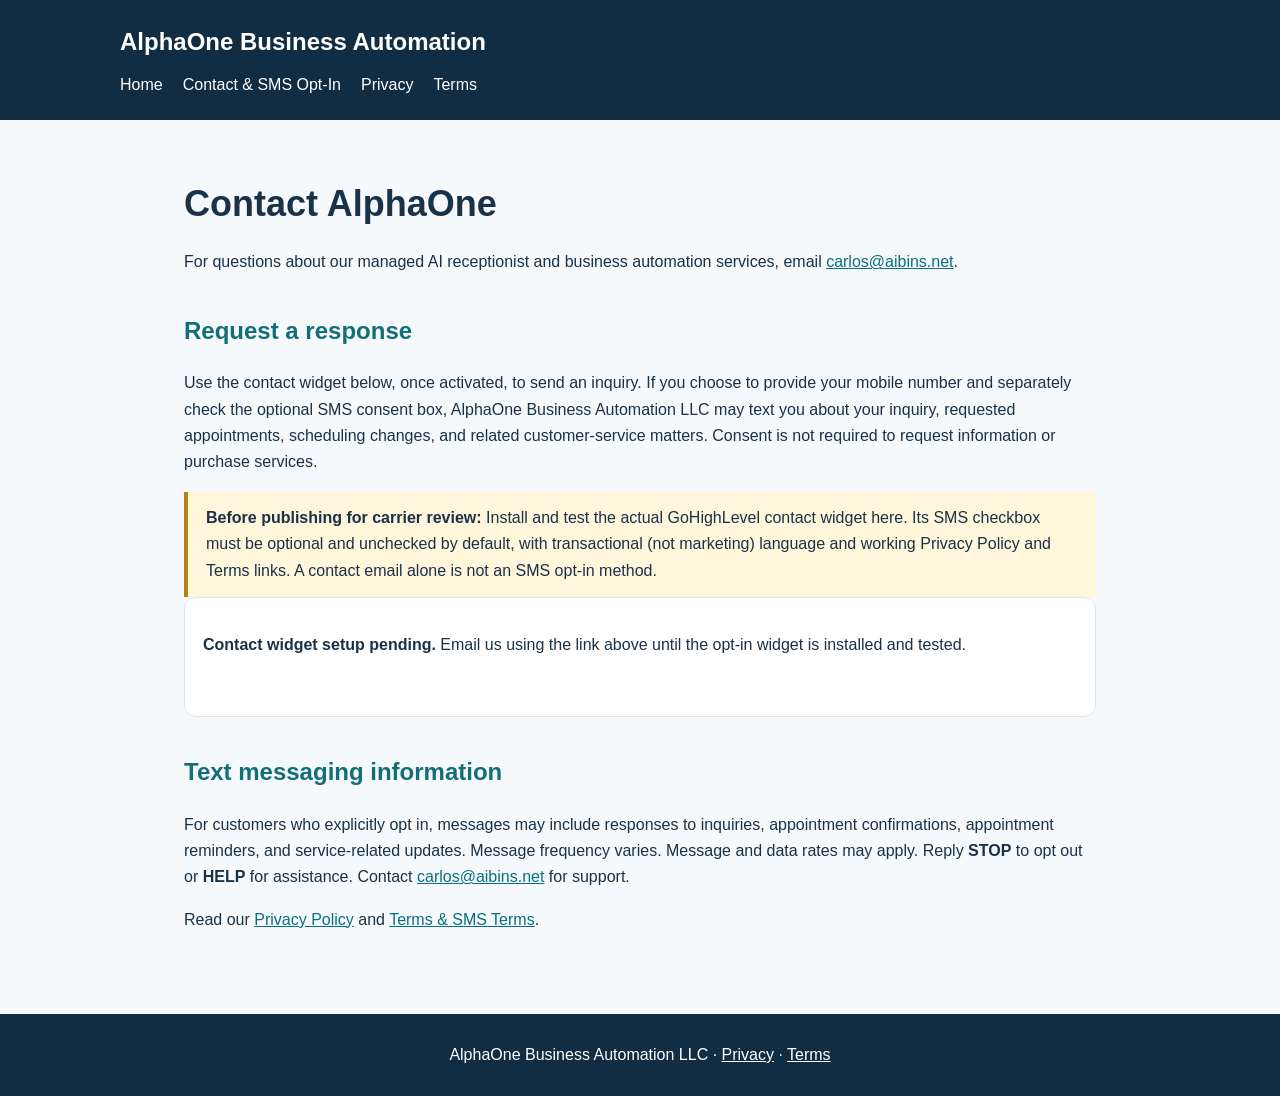
==== contact.html @ c7ed6ccb "Add files via upload" ====
<!doctype html><html lang="en"><head><meta charset="utf-8"><meta name="viewport" content="width=device-width, initial-scale=1"><title>Contact & SMS Opt-In | AlphaOne</title><link rel="stylesheet" href="style.css"></head><body><header><strong>AlphaOne Business Automation</strong><nav><a href="index.html">Home</a><a href="contact.html">Contact & SMS Opt-In</a><a href="privacy.html">Privacy</a><a href="terms.html">Terms</a></nav></header><main><h1>Contact AlphaOne</h1><p>For questions about our managed AI receptionist and business automation services, email <a href="mailto:carlos@aibins.net">carlos@aibins.net</a>.</p><h2>Request a response</h2><p>Use the contact widget below, once activated, to send an inquiry. If you choose to provide your mobile number and separately check the optional SMS consent box, AlphaOne Business Automation LLC may text you about your inquiry, requested appointments, scheduling changes, and related customer-service matters. Consent is not required to request information or purchase services.</p><div class="notice"><b>Before publishing for carrier review:</b> Install and test the actual GoHighLevel contact widget here. Its SMS checkbox must be optional and unchecked by default, with transactional (not marketing) language and working Privacy Policy and Terms links. A contact email alone is not an SMS opt-in method.</div><div id="alphaone-contact-widget" style="min-height:120px;padding:18px;background:#fff;border:1px solid #dce5eb;border-radius:12px"><p><b>Contact widget setup pending.</b> Email us using the link above until the opt-in widget is installed and tested.</p></div><h2>Text messaging information</h2><p>For customers who explicitly opt in, messages may include responses to inquiries, appointment confirmations, appointment reminders, and service-related updates. Message frequency varies. Message and data rates may apply. Reply <b>STOP</b> to opt out or <b>HELP</b> for assistance. Contact <a href="mailto:carlos@aibins.net">carlos@aibins.net</a> for support.</p><p>Read our <a href="privacy.html">Privacy Policy</a> and <a href="terms.html">Terms & SMS Terms</a>.</p></main><footer>AlphaOne Business Automation LLC · <a href="privacy.html">Privacy</a> · <a href="terms.html">Terms</a></footer></body></html>
---- style.css ----
:root{font-family:Arial,Helvetica,sans-serif;color:#193248;background:#f6f9fb}*{box-sizing:border-box}body{margin:0;line-height:1.65}header{background:#102d43;color:white;padding:22px max(5%,calc((100% - 1040px)/2))}header a{color:white;text-decoration:none;margin-right:20px}header strong{display:block;font-size:24px}nav{margin-top:10px}main{max-width:1040px;margin:auto;padding:38px 5% 65px}h1{font-size:36px;line-height:1.2}h2{margin-top:35px;color:#126f79}.hero{background:#e3f2f3;border-radius:18px;padding:30px}.btn{display:inline-block;background:#137f88;color:white;padding:12px 19px;border-radius:7px;text-decoration:none}.cards{display:grid;grid-template-columns:repeat(auto-fit,minmax(220px,1fr));gap:18px;margin-top:22px}.card{background:white;border:1px solid #dce5eb;border-radius:12px;padding:20px}footer{background:#102d43;color:white;padding:28px 5%;text-align:center}footer a{color:white}a{color:#086f80}.notice{background:#fff6dc;border-left:4px solid #b78215;padding:13px 18px}li{margin-bottom:9px}
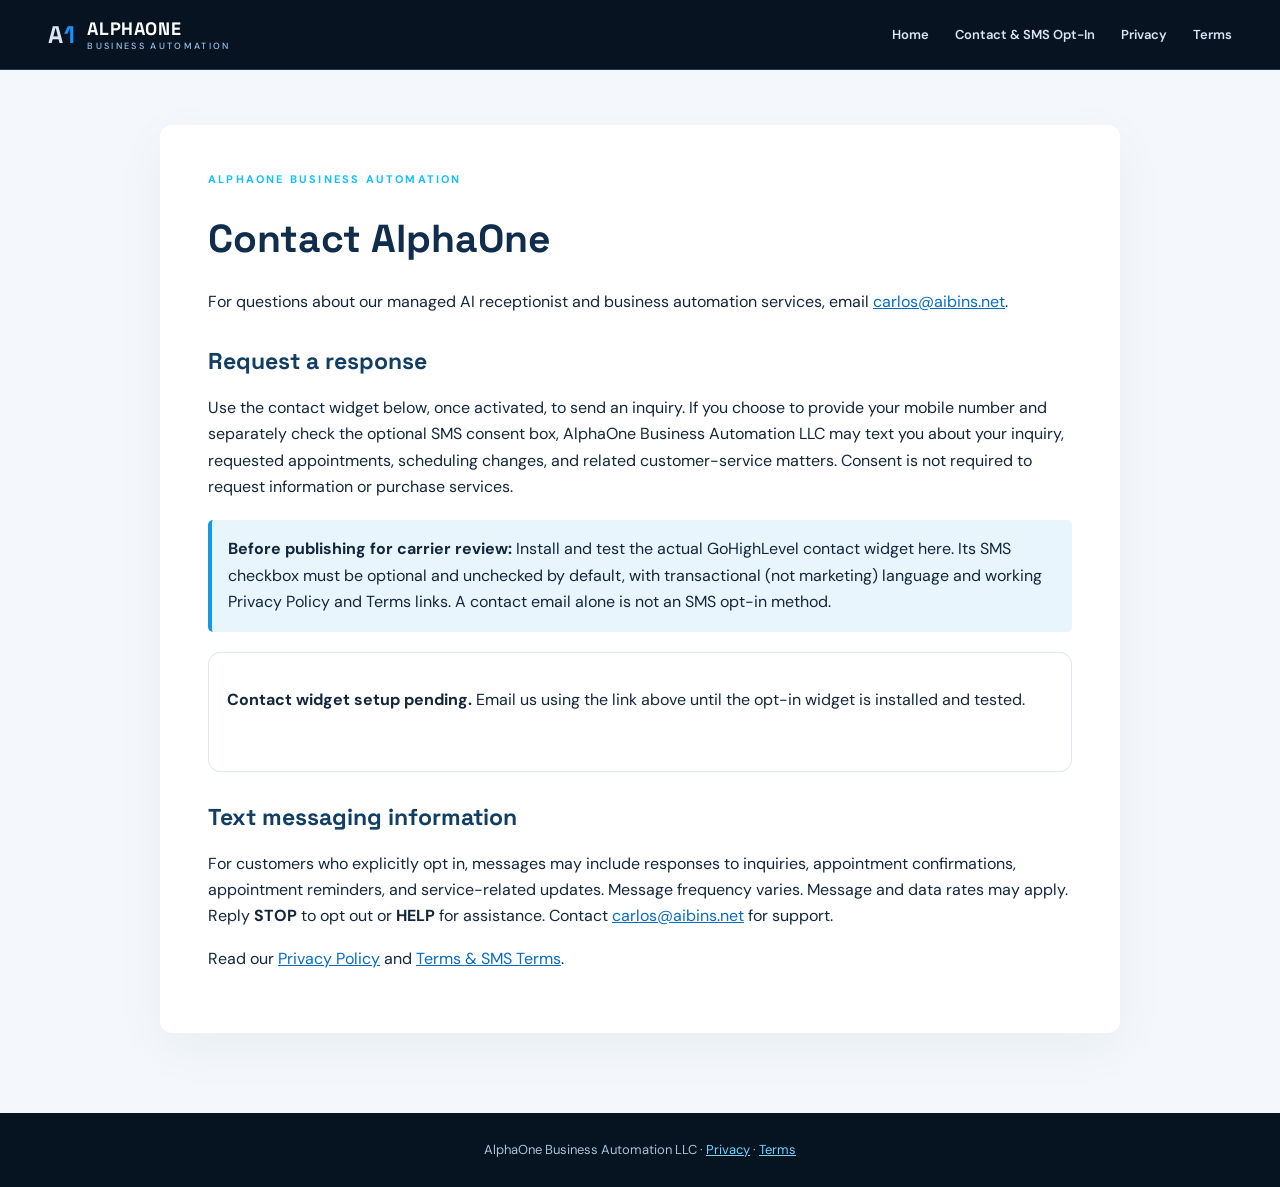
==== commit 48b1c1d4: "Add files via upload" ====
--- a/contact.html
+++ b/contact.html
@@ -1 +1 @@
-<!doctype html><html lang="en"><head><meta charset="utf-8"><meta name="viewport" content="width=device-width, initial-scale=1"><title>Contact & SMS Opt-In | AlphaOne</title><link rel="stylesheet" href="style.css"></head><body><header><strong>AlphaOne Business Automation</strong><nav><a href="index.html">Home</a><a href="contact.html">Contact & SMS Opt-In</a><a href="privacy.html">Privacy</a><a href="terms.html">Terms</a></nav></header><main><h1>Contact AlphaOne</h1><p>For questions about our managed AI receptionist and business automation services, email <a href="mailto:carlos@aibins.net">carlos@aibins.net</a>.</p><h2>Request a response</h2><p>Use the contact widget below, once activated, to send an inquiry. If you choose to provide your mobile number and separately check the optional SMS consent box, AlphaOne Business Automation LLC may text you about your inquiry, requested appointments, scheduling changes, and related customer-service matters. Consent is not required to request information or purchase services.</p><div class="notice"><b>Before publishing for carrier review:</b> Install and test the actual GoHighLevel contact widget here. Its SMS checkbox must be optional and unchecked by default, with transactional (not marketing) language and working Privacy Policy and Terms links. A contact email alone is not an SMS opt-in method.</div><div id="alphaone-contact-widget" style="min-height:120px;padding:18px;background:#fff;border:1px solid #dce5eb;border-radius:12px"><p><b>Contact widget setup pending.</b> Email us using the link above until the opt-in widget is installed and tested.</p></div><h2>Text messaging information</h2><p>For customers who explicitly opt in, messages may include responses to inquiries, appointment confirmations, appointment reminders, and service-related updates. Message frequency varies. Message and data rates may apply. Reply <b>STOP</b> to opt out or <b>HELP</b> for assistance. Contact <a href="mailto:carlos@aibins.net">carlos@aibins.net</a> for support.</p><p>Read our <a href="privacy.html">Privacy Policy</a> and <a href="terms.html">Terms & SMS Terms</a>.</p></main><footer>AlphaOne Business Automation LLC · <a href="privacy.html">Privacy</a> · <a href="terms.html">Terms</a></footer></body></html>
+<!doctype html><html lang="en"><head><meta charset="utf-8"><meta name="viewport" content="width=device-width, initial-scale=1"><title>Contact & SMS Opt-In | AlphaOne</title><link rel="stylesheet" href="style.css"></head><body><header class="site-header"><div class="header-inner"><a class="brand" href="index.html"><span class="brand-mark">A<span>1</span></span><span>ALPHAONE <small>BUSINESS AUTOMATION</small></span></a><nav aria-label="Main navigation"><a href="index.html">Home</a><a href="contact.html">Contact &amp; SMS Opt-In</a><a href="privacy.html">Privacy</a><a href="terms.html">Terms</a></nav></div></header><main class="inner-page"><div class="inner-eyebrow">ALPHAONE BUSINESS AUTOMATION</div><h1>Contact AlphaOne</h1><p>For questions about our managed AI receptionist and business automation services, email <a href="mailto:carlos@aibins.net">carlos@aibins.net</a>.</p><h2>Request a response</h2><p>Use the contact widget below, once activated, to send an inquiry. If you choose to provide your mobile number and separately check the optional SMS consent box, AlphaOne Business Automation LLC may text you about your inquiry, requested appointments, scheduling changes, and related customer-service matters. Consent is not required to request information or purchase services.</p><div class="notice"><b>Before publishing for carrier review:</b> Install and test the actual GoHighLevel contact widget here. Its SMS checkbox must be optional and unchecked by default, with transactional (not marketing) language and working Privacy Policy and Terms links. A contact email alone is not an SMS opt-in method.</div><div id="alphaone-contact-widget" style="min-height:120px;padding:18px;background:#fff;border:1px solid #dce5eb;border-radius:12px"><p><b>Contact widget setup pending.</b> Email us using the link above until the opt-in widget is installed and tested.</p></div><h2>Text messaging information</h2><p>For customers who explicitly opt in, messages may include responses to inquiries, appointment confirmations, appointment reminders, and service-related updates. Message frequency varies. Message and data rates may apply. Reply <b>STOP</b> to opt out or <b>HELP</b> for assistance. Contact <a href="mailto:carlos@aibins.net">carlos@aibins.net</a> for support.</p><p>Read our <a href="privacy.html">Privacy Policy</a> and <a href="terms.html">Terms & SMS Terms</a>.</p></main><footer>AlphaOne Business Automation LLC · <a href="privacy.html">Privacy</a> · <a href="terms.html">Terms</a></footer></body></html>
--- a/style.css
+++ b/style.css
@@ -1 +1,2 @@
-:root{font-family:Arial,Helvetica,sans-serif;color:#193248;background:#f6f9fb}*{box-sizing:border-box}body{margin:0;line-height:1.65}header{background:#102d43;color:white;padding:22px max(5%,calc((100% - 1040px)/2))}header a{color:white;text-decoration:none;margin-right:20px}header strong{display:block;font-size:24px}nav{margin-top:10px}main{max-width:1040px;margin:auto;padding:38px 5% 65px}h1{font-size:36px;line-height:1.2}h2{margin-top:35px;color:#126f79}.hero{background:#e3f2f3;border-radius:18px;padding:30px}.btn{display:inline-block;background:#137f88;color:white;padding:12px 19px;border-radius:7px;text-decoration:none}.cards{display:grid;grid-template-columns:repeat(auto-fit,minmax(220px,1fr));gap:18px;margin-top:22px}.card{background:white;border:1px solid #dce5eb;border-radius:12px;padding:20px}footer{background:#102d43;color:white;padding:28px 5%;text-align:center}footer a{color:white}a{color:#086f80}.notice{background:#fff6dc;border-left:4px solid #b78215;padding:13px 18px}li{margin-bottom:9px}
+@import url('https://fonts.googleapis.com/css2?family=DM+Sans:wght@400;500;600;700&family=Space+Grotesk:wght@400;500;600;700&display=swap');
+:root{--navy:#061323;--navy2:#0b2138;--blue:#087cff;--cyan:#19d6fa;--ink:#14263b;--muted:#597083}*{box-sizing:border-box}html{scroll-behavior:smooth}body{margin:0;font:16px/1.65 'DM Sans',Arial,sans-serif;color:var(--ink);background:#f4f8fc}a{color:#066bc6}.site-header{background:#071321;color:#fff;border-bottom:1px solid #203e5a;position:relative;z-index:4}.header-inner{max-width:1240px;margin:auto;padding:17px 28px;display:flex;align-items:center;justify-content:space-between;gap:25px}.brand{display:flex;align-items:center;gap:12px;text-decoration:none;color:#fff;font:700 18px 'Space Grotesk',sans-serif;letter-spacing:.035em;white-space:nowrap}.brand small{display:block;font:500 9px 'DM Sans',sans-serif;letter-spacing:.26em;color:#9ac5ed}.brand-mark{font:700 24px 'Space Grotesk',sans-serif;color:#dce5f4}.brand-mark span{color:#1195ff}.site-header nav{display:flex;flex-wrap:wrap;gap:26px}.site-header nav a{color:#d7e7f7;text-decoration:none;font-size:13px;font-weight:600}.site-header nav a:hover{color:#30c7ff}.hero-wrap{background:radial-gradient(ellipse at 80% 35%,#103c69 0%,transparent 47%),linear-gradient(130deg,#071321 0%,#0b2341 75%,#071321 100%);position:relative;overflow:hidden;color:#fff;min-height:660px}.hero-wrap:before{content:'';position:absolute;inset:0;background-image:linear-gradient(#45aaff11 1px,transparent 1px),linear-gradient(90deg,#45aaff11 1px,transparent 1px);background-size:55px 55px;mask-image:linear-gradient(90deg,transparent 15%,black 100%)}.hero-wrap:after{content:'';position:absolute;right:-130px;top:50px;width:650px;height:650px;border:1px solid #2c99ee55;border-radius:50%;box-shadow:0 0 0 85px #2192ee08,0 0 0 170px #2192ee07;pointer-events:none}.hero-content{position:relative;z-index:2;max-width:1240px;margin:auto;padding:55px 28px 60px}.eyebrow,.kicker,.inner-eyebrow{font-size:11px;letter-spacing:.2em;font-weight:700;color:#14bfff}.pulse{display:inline-block;width:7px;height:7px;background:#2ce5df;border-radius:50%;box-shadow:0 0 13px #2ce5df;margin-right:8px}.hero-logo{display:block;width:min(420px,80%);height:auto;margin:14px 0 4px;filter:drop-shadow(0 5px 17px #1597fa33)}.hero-content h1{font:700 clamp(36px,4.5vw,62px)/1.12 'Space Grotesk',sans-serif;letter-spacing:-.045em;margin:0 0 22px;max-width:790px}.hero-content h1 em{font-style:normal;color:#49b9ff}.hero-content>p{max-width:625px;color:#bbd0e5;font-size:17px;line-height:1.75}.hero-actions{display:flex;gap:26px;align-items:center;flex-wrap:wrap;margin:29px 0 48px}.btn{display:inline-block;background:linear-gradient(115deg,#087cf5,#0ab5ed);color:#fff;text-decoration:none;padding:13px 23px;border-radius:7px;font-weight:700;box-shadow:0 9px 30px #037af744}.btn:hover{filter:brightness(1.15)}.text-link{color:#bfe6ff;text-decoration:none;font-weight:600;font-size:14px}.hero-proof{display:flex;gap:24px;flex-wrap:wrap;color:#a9c5dd;font-size:10px;font-weight:700;letter-spacing:.1em}.hero-proof span{border-left:2px solid #1a8fe7;padding-left:11px}.orb{position:absolute;border:1px solid #24adff55;border-radius:50%;pointer-events:none}.orb-one{width:120px;height:120px;right:22%;top:20%;box-shadow:0 0 65px #058bfa22}.orb-two{width:30px;height:30px;right:12%;bottom:22%;background:#12a7ef44;box-shadow:0 0 45px #11a9ff}.content-section{max-width:1240px;margin:auto;padding:80px 28px 95px}.section-heading{max-width:690px;margin-bottom:34px}.section-heading h2,.industry-section h2,.cta-section h2{font:700 clamp(29px,3.3vw,44px)/1.17 'Space Grotesk',sans-serif;letter-spacing:-.04em;margin:12px 0}.section-heading p,.industry-section p{color:#526d83}.cards{display:grid;grid-template-columns:repeat(3,1fr);gap:20px}.card{background:#fff;border:1px solid #dbe7f2;border-radius:12px;padding:29px;box-shadow:0 14px 40px #0c386a0b;min-height:285px;display:flex;flex-direction:column}.card-icon{font-size:32px;color:#078ef2;line-height:1.1}.card h3,.industry-card h3{font:700 21px 'Space Grotesk',sans-serif;margin:23px 0 7px}.card p{color:#5b7081;margin:0}.card-number{margin-top:auto;padding-top:20px;font-size:10px;color:#0c80c8;letter-spacing:.16em;font-weight:700}.industry-section{background:#e9f1f8;padding:80px max(28px,calc((100vw - 1184px)/2));display:grid;grid-template-columns:.9fr 1.1fr;gap:55px}.industry-grid{display:grid;gap:18px}.industry-card{background:#fff;border:1px solid #d5e5f2;border-left:4px solid #168fe8;padding:22px 25px;border-radius:7px}.industry-card h3{margin:7px 0}.industry-icon{font-size:26px;color:#087cf5}.cta-section{text-align:center;background:linear-gradient(125deg,#07182b,#0a3457);color:#fff;padding:72px 20px}.cta-section p{color:#c3d8e9}.cta-section .btn{margin-top:12px}.fine-print{text-align:center;font-size:11px;color:#687d8c;margin:15px}footer{background:#061321;color:#aac2d9;padding:26px 20px;text-align:center;font-size:13px}footer a{color:#6dd5ff}.inner-page{max-width:960px;margin:55px auto 80px;background:#fff;padding:45px 48px;border-radius:12px;box-shadow:0 15px 50px #0a2d510d}.inner-page h1{font:700 39px 'Space Grotesk',sans-serif;color:#102d4b}.inner-page h2{font:700 23px 'Space Grotesk',sans-serif;color:#123e63;margin-top:30px}.inner-page .notice{padding:16px;background:#e8f5fc;border-left:4px solid #1599e5;border-radius:5px;margin:20px 0}.inner-page a{overflow-wrap:anywhere}@media(max-width:800px){.header-inner{align-items:flex-start;flex-direction:column}.site-header nav{gap:14px}.hero-wrap{min-height:auto}.hero-content{padding-top:45px}.hero-logo{width:min(330px,90%)}.cards{grid-template-columns:1fr}.industry-section{grid-template-columns:1fr;gap:20px}.inner-page{margin:20px 12px;padding:25px 19px}.hero-wrap:after{opacity:.3}}
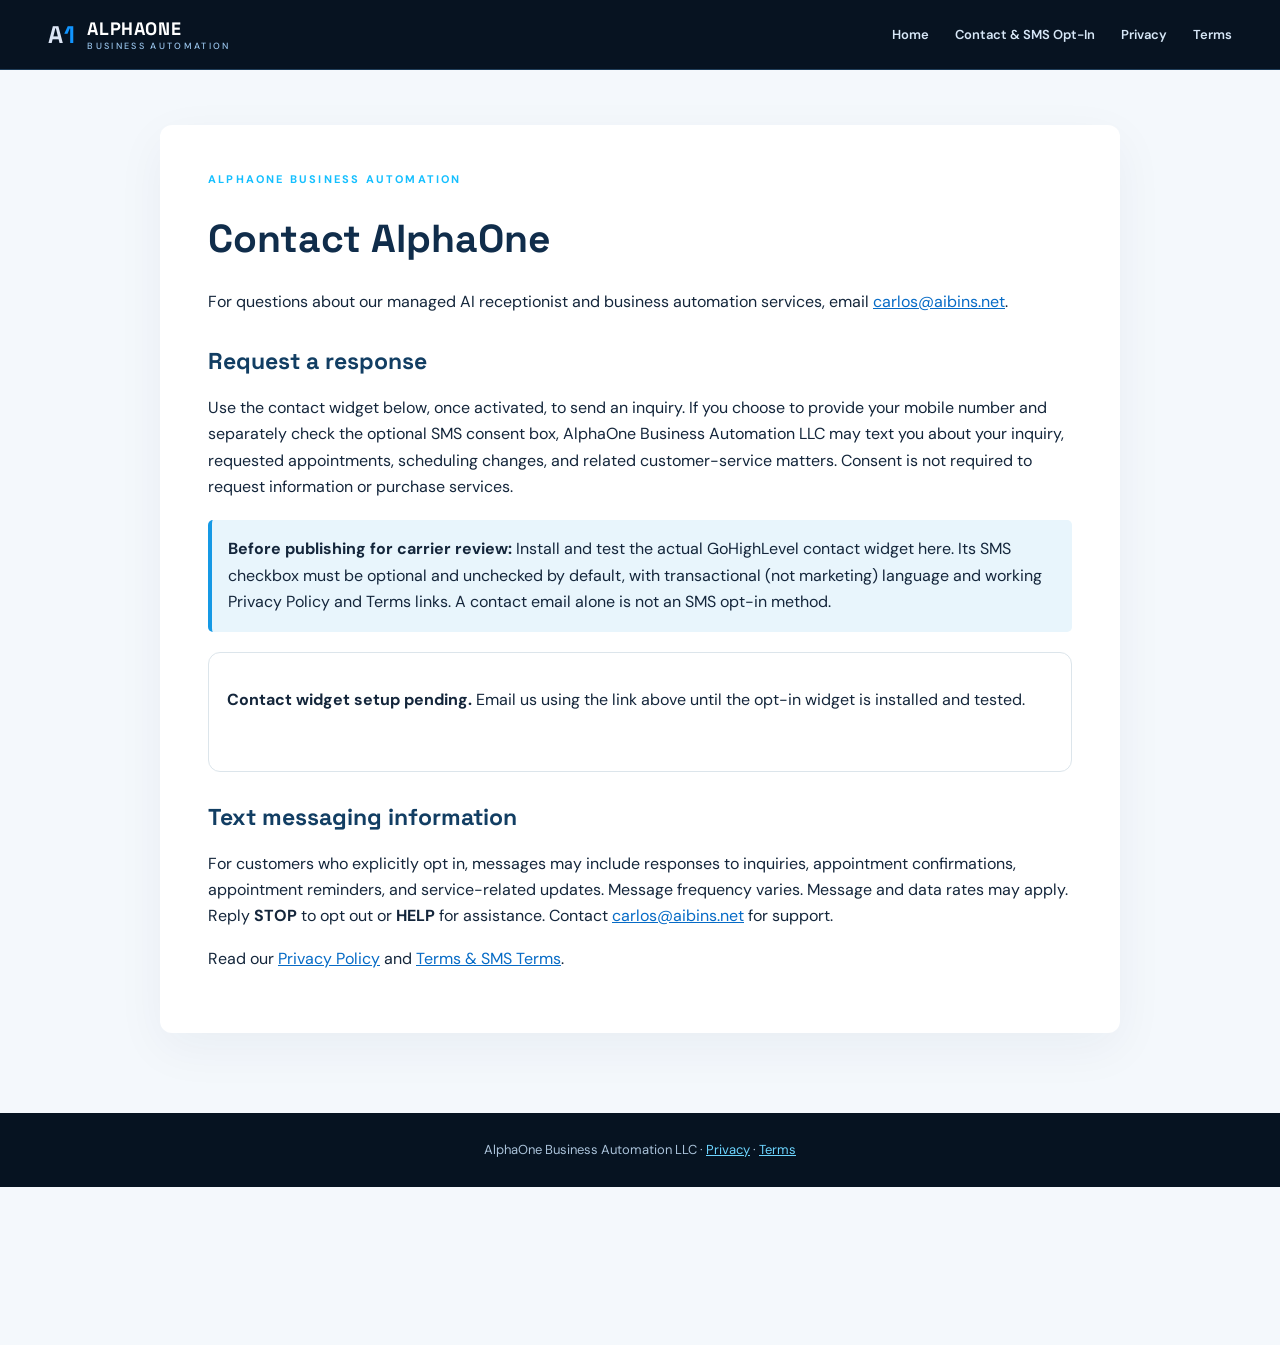
==== commit 9c625b81: "Update contact.html" ====
--- a/contact.html
+++ b/contact.html
@@ -1 +1,26 @@
-<!doctype html><html lang="en"><head><meta charset="utf-8"><meta name="viewport" content="width=device-width, initial-scale=1"><title>Contact & SMS Opt-In | AlphaOne</title><link rel="stylesheet" href="style.css"></head><body><header class="site-header"><div class="header-inner"><a class="brand" href="index.html"><span class="brand-mark">A<span>1</span></span><span>ALPHAONE <small>BUSINESS AUTOMATION</small></span></a><nav aria-label="Main navigation"><a href="index.html">Home</a><a href="contact.html">Contact &amp; SMS Opt-In</a><a href="privacy.html">Privacy</a><a href="terms.html">Terms</a></nav></div></header><main class="inner-page"><div class="inner-eyebrow">ALPHAONE BUSINESS AUTOMATION</div><h1>Contact AlphaOne</h1><p>For questions about our managed AI receptionist and business automation services, email <a href="mailto:carlos@aibins.net">carlos@aibins.net</a>.</p><h2>Request a response</h2><p>Use the contact widget below, once activated, to send an inquiry. If you choose to provide your mobile number and separately check the optional SMS consent box, AlphaOne Business Automation LLC may text you about your inquiry, requested appointments, scheduling changes, and related customer-service matters. Consent is not required to request information or purchase services.</p><div class="notice"><b>Before publishing for carrier review:</b> Install and test the actual GoHighLevel contact widget here. Its SMS checkbox must be optional and unchecked by default, with transactional (not marketing) language and working Privacy Policy and Terms links. A contact email alone is not an SMS opt-in method.</div><div id="alphaone-contact-widget" style="min-height:120px;padding:18px;background:#fff;border:1px solid #dce5eb;border-radius:12px"><p><b>Contact widget setup pending.</b> Email us using the link above until the opt-in widget is installed and tested.</p></div><h2>Text messaging information</h2><p>For customers who explicitly opt in, messages may include responses to inquiries, appointment confirmations, appointment reminders, and service-related updates. Message frequency varies. Message and data rates may apply. Reply <b>STOP</b> to opt out or <b>HELP</b> for assistance. Contact <a href="mailto:carlos@aibins.net">carlos@aibins.net</a> for support.</p><p>Read our <a href="privacy.html">Privacy Policy</a> and <a href="terms.html">Terms & SMS Terms</a>.</p></main><footer>AlphaOne Business Automation LLC · <a href="privacy.html">Privacy</a> · <a href="terms.html">Terms</a></footer></body></html>
+<!doctype html><html lang="en"><head><meta charset="utf-8"><meta name="viewport" content="width=device-width, initial-scale=1"><title>Contact & SMS Opt-In | AlphaOne</title><link rel="stylesheet" href="style.css"></head><body><header class="site-header"><div class="header-inner"><a class="brand" href="index.html"><span class="brand-mark">A<span>1</span></span><span>ALPHAONE <small>BUSINESS AUTOMATION</small></span></a><nav aria-label="Main navigation"><a href="index.html">Home</a><a href="contact.html">Contact &amp; SMS Opt-In</a><a href="privacy.html">Privacy</a><a href="terms.html">Terms</a></nav></div></header><main class="inner-page"><div class="inner-eyebrow">ALPHAONE BUSINESS AUTOMATION</div><h1>Contact AlphaOne</h1><p>For questions about our managed AI receptionist and business automation services, email <a href="mailto:carlos@aibins.net">carlos@aibins.net</a>.</p><h2>Request a response</h2><p>Use the contact widget below, once activated, to send an inquiry. If you choose to provide your mobile number and separately check the optional SMS consent box, AlphaOne Business Automation LLC may text you about your inquiry, requested appointments, scheduling changes, and related customer-service matters. Consent is not required to request information or purchase services.</p><div class="notice"><b>Before publishing for carrier review:</b> Install and test the actual GoHighLevel contact widget here. Its SMS checkbox must be optional and unchecked by default, with transactional (not marketing) language and working Privacy Policy and Terms links. A contact email alone is not an SMS opt-in method.</div><div id="alphaone-contact-widget" style="min-height:120px;padding:18px;background:#fff;border:1px solid #dce5eb;border-radius:12px"><p><b>Contact widget setup pending.</b> Email us using the link above until the opt-in widget is installed and tested.</p></div><h2>Text messaging information</h2><p>For customers who explicitly opt in, messages may include responses to inquiries, appointment confirmations, appointment reminders, and service-related updates. Message frequency varies. Message and data rates may apply. Reply <b>STOP</b> to opt out or <b>HELP</b> for assistance. Contact <a href="mailto:carlos@aibins.net">carlos@aibins.net</a> for support.</p><p>Read our <a href="privacy.html">Privacy Policy</a> and <a href="terms.html">Terms & SMS Terms</a>.</p></main><footer>AlphaOne Business Automation LLC · <a href="privacy.html">Privacy</a> · <a href="terms.html">Terms</a></footer>
+<script src="https://widgets.leadconnectorhq.com/loader.js" data-resources-url="https://widgets.leadconnectorhq.com/chat-widget/loader.js" data-widget-id="6ac1248164e7d1b8b090e606" data-source="WEB_USER"></script>
+<iframe
+    src="https://api.leadconnectorhq.com/widget/form/3IHRbKxtsZUbZVjS4kMZ"
+    style="width:100%;height:100%;border:none;border-radius:8px"
+    id="inline-3IHRbKxtsZUbZVjS4kMZ" 
+    data-layout="{'id':'INLINE'}"
+    data-trigger-type="alwaysShow"
+    data-trigger-value=""
+    data-activation-type="alwaysActivated"
+    data-activation-value=""
+    data-deactivation-type="neverDeactivate"
+    data-deactivation-value=""
+    data-form-name="AlphaOne – Contact & SMS Opt-In"
+    data-height="876"
+    data-layout-iframe-id="inline-3IHRbKxtsZUbZVjS4kMZ"
+    data-form-id="3IHRbKxtsZUbZVjS4kMZ"
+    data-cookie-consent="true"
+    data-cookie-consent-provider="auto"
+    title="AlphaOne – Contact & SMS Opt-In"
+    
+        >
+</iframe>
+<script src="https://link.msgsndr.com/js/form_embed.js"></script>
+
+</body></html>
--- a/style.css
+++ b/style.css
@@ -1,2 +1,13 @@
 @import url('https://fonts.googleapis.com/css2?family=DM+Sans:wght@400;500;600;700&family=Space+Grotesk:wght@400;500;600;700&display=swap');
-:root{--navy:#061323;--navy2:#0b2138;--blue:#087cff;--cyan:#19d6fa;--ink:#14263b;--muted:#597083}*{box-sizing:border-box}html{scroll-behavior:smooth}body{margin:0;font:16px/1.65 'DM Sans',Arial,sans-serif;color:var(--ink);background:#f4f8fc}a{color:#066bc6}.site-header{background:#071321;color:#fff;border-bottom:1px solid #203e5a;position:relative;z-index:4}.header-inner{max-width:1240px;margin:auto;padding:17px 28px;display:flex;align-items:center;justify-content:space-between;gap:25px}.brand{display:flex;align-items:center;gap:12px;text-decoration:none;color:#fff;font:700 18px 'Space Grotesk',sans-serif;letter-spacing:.035em;white-space:nowrap}.brand small{display:block;font:500 9px 'DM Sans',sans-serif;letter-spacing:.26em;color:#9ac5ed}.brand-mark{font:700 24px 'Space Grotesk',sans-serif;color:#dce5f4}.brand-mark span{color:#1195ff}.site-header nav{display:flex;flex-wrap:wrap;gap:26px}.site-header nav a{color:#d7e7f7;text-decoration:none;font-size:13px;font-weight:600}.site-header nav a:hover{color:#30c7ff}.hero-wrap{background:radial-gradient(ellipse at 80% 35%,#103c69 0%,transparent 47%),linear-gradient(130deg,#071321 0%,#0b2341 75%,#071321 100%);position:relative;overflow:hidden;color:#fff;min-height:660px}.hero-wrap:before{content:'';position:absolute;inset:0;background-image:linear-gradient(#45aaff11 1px,transparent 1px),linear-gradient(90deg,#45aaff11 1px,transparent 1px);background-size:55px 55px;mask-image:linear-gradient(90deg,transparent 15%,black 100%)}.hero-wrap:after{content:'';position:absolute;right:-130px;top:50px;width:650px;height:650px;border:1px solid #2c99ee55;border-radius:50%;box-shadow:0 0 0 85px #2192ee08,0 0 0 170px #2192ee07;pointer-events:none}.hero-content{position:relative;z-index:2;max-width:1240px;margin:auto;padding:55px 28px 60px}.eyebrow,.kicker,.inner-eyebrow{font-size:11px;letter-spacing:.2em;font-weight:700;color:#14bfff}.pulse{display:inline-block;width:7px;height:7px;background:#2ce5df;border-radius:50%;box-shadow:0 0 13px #2ce5df;margin-right:8px}.hero-logo{display:block;width:min(420px,80%);height:auto;margin:14px 0 4px;filter:drop-shadow(0 5px 17px #1597fa33)}.hero-content h1{font:700 clamp(36px,4.5vw,62px)/1.12 'Space Grotesk',sans-serif;letter-spacing:-.045em;margin:0 0 22px;max-width:790px}.hero-content h1 em{font-style:normal;color:#49b9ff}.hero-content>p{max-width:625px;color:#bbd0e5;font-size:17px;line-height:1.75}.hero-actions{display:flex;gap:26px;align-items:center;flex-wrap:wrap;margin:29px 0 48px}.btn{display:inline-block;background:linear-gradient(115deg,#087cf5,#0ab5ed);color:#fff;text-decoration:none;padding:13px 23px;border-radius:7px;font-weight:700;box-shadow:0 9px 30px #037af744}.btn:hover{filter:brightness(1.15)}.text-link{color:#bfe6ff;text-decoration:none;font-weight:600;font-size:14px}.hero-proof{display:flex;gap:24px;flex-wrap:wrap;color:#a9c5dd;font-size:10px;font-weight:700;letter-spacing:.1em}.hero-proof span{border-left:2px solid #1a8fe7;padding-left:11px}.orb{position:absolute;border:1px solid #24adff55;border-radius:50%;pointer-events:none}.orb-one{width:120px;height:120px;right:22%;top:20%;box-shadow:0 0 65px #058bfa22}.orb-two{width:30px;height:30px;right:12%;bottom:22%;background:#12a7ef44;box-shadow:0 0 45px #11a9ff}.content-section{max-width:1240px;margin:auto;padding:80px 28px 95px}.section-heading{max-width:690px;margin-bottom:34px}.section-heading h2,.industry-section h2,.cta-section h2{font:700 clamp(29px,3.3vw,44px)/1.17 'Space Grotesk',sans-serif;letter-spacing:-.04em;margin:12px 0}.section-heading p,.industry-section p{color:#526d83}.cards{display:grid;grid-template-columns:repeat(3,1fr);gap:20px}.card{background:#fff;border:1px solid #dbe7f2;border-radius:12px;padding:29px;box-shadow:0 14px 40px #0c386a0b;min-height:285px;display:flex;flex-direction:column}.card-icon{font-size:32px;color:#078ef2;line-height:1.1}.card h3,.industry-card h3{font:700 21px 'Space Grotesk',sans-serif;margin:23px 0 7px}.card p{color:#5b7081;margin:0}.card-number{margin-top:auto;padding-top:20px;font-size:10px;color:#0c80c8;letter-spacing:.16em;font-weight:700}.industry-section{background:#e9f1f8;padding:80px max(28px,calc((100vw - 1184px)/2));display:grid;grid-template-columns:.9fr 1.1fr;gap:55px}.industry-grid{display:grid;gap:18px}.industry-card{background:#fff;border:1px solid #d5e5f2;border-left:4px solid #168fe8;padding:22px 25px;border-radius:7px}.industry-card h3{margin:7px 0}.industry-icon{font-size:26px;color:#087cf5}.cta-section{text-align:center;background:linear-gradient(125deg,#07182b,#0a3457);color:#fff;padding:72px 20px}.cta-section p{color:#c3d8e9}.cta-section .btn{margin-top:12px}.fine-print{text-align:center;font-size:11px;color:#687d8c;margin:15px}footer{background:#061321;color:#aac2d9;padding:26px 20px;text-align:center;font-size:13px}footer a{color:#6dd5ff}.inner-page{max-width:960px;margin:55px auto 80px;background:#fff;padding:45px 48px;border-radius:12px;box-shadow:0 15px 50px #0a2d510d}.inner-page h1{font:700 39px 'Space Grotesk',sans-serif;color:#102d4b}.inner-page h2{font:700 23px 'Space Grotesk',sans-serif;color:#123e63;margin-top:30px}.inner-page .notice{padding:16px;background:#e8f5fc;border-left:4px solid #1599e5;border-radius:5px;margin:20px 0}.inner-page a{overflow-wrap:anywhere}@media(max-width:800px){.header-inner{align-items:flex-start;flex-direction:column}.site-header nav{gap:14px}.hero-wrap{min-height:auto}.hero-content{padding-top:45px}.hero-logo{width:min(330px,90%)}.cards{grid-template-columns:1fr}.industry-section{grid-template-columns:1fr;gap:20px}.inner-page{margin:20px 12px;padding:25px 19px}.hero-wrap:after{opacity:.3}}+:root{--navy:#061323;--navy2:#0b2138;--blue:#087cff;--cyan:#19d6fa;--ink:#14263b;--muted:#597083}*{box-sizing:border-box}html{scroll-behavior:smooth}body{margin:0;font:16px/1.65 'DM Sans',Arial,sans-serif;color:var(--ink);background:#f4f8fc}a{color:#066bc6}.site-header{background:#071321;color:#fff;border-bottom:1px solid #203e5a;position:relative;z-index:4}.header-inner{max-width:1240px;margin:auto;padding:17px 28px;display:flex;align-items:center;justify-content:space-between;gap:25px}.brand{display:flex;align-items:center;gap:12px;text-decoration:none;color:#fff;font:700 18px 'Space Grotesk',sans-serif;letter-spacing:.035em;white-space:nowrap}.brand small{display:block;font:500 9px 'DM Sans',sans-serif;letter-spacing:.26em;color:#9ac5ed}.brand-mark{font:700 24px 'Space Grotesk',sans-serif;color:#dce5f4}.brand-mark span{color:#1195ff}.site-header nav{display:flex;flex-wrap:wrap;gap:26px}.site-header nav a{color:#d7e7f7;text-decoration:none;font-size:13px;font-weight:600}.site-header nav a:hover{color:#30c7ff}.hero-wrap{background:radial-gradient(ellipse at 80% 35%,#103c69 0%,transparent 47%),linear-gradient(130deg,#071321 0%,#0b2341 75%,#071321 100%);position:relative;overflow:hidden;color:#fff;min-height:660px}.hero-wrap:before{content:'';position:absolute;inset:0;background-image:linear-gradient(#45aaff11 1px,transparent 1px),linear-gradient(90deg,#45aaff11 1px,transparent 1px);background-size:55px 55px;mask-image:linear-gradient(90deg,transparent 15%,black 100%)}.hero-wrap:after{content:'';position:absolute;right:-130px;top:50px;width:650px;height:650px;border:1px solid #2c99ee55;border-radius:50%;box-shadow:0 0 0 85px #2192ee08,0 0 0 170px #2192ee07;pointer-events:none}.hero-content{position:relative;z-index:2;max-width:1240px;margin:auto;padding:55px 28px 60px}.eyebrow,.kicker,.inner-eyebrow{font-size:11px;letter-spacing:.2em;font-weight:700;color:#14bfff}.pulse{display:inline-block;width:7px;height:7px;background:#2ce5df;border-radius:50%;box-shadow:0 0 13px #2ce5df;margin-right:8px}.hero-logo{display:block;width:min(420px,80%);height:auto;margin:14px 0 4px;filter:drop-shadow(0 5px 17px #1597fa33)}.hero-content h1{font:700 clamp(36px,4.5vw,62px)/1.12 'Space Grotesk',sans-serif;letter-spacing:-.045em;margin:0 0 22px;max-width:790px}.hero-content h1 em{font-style:normal;color:#49b9ff}.hero-content>p{max-width:625px;color:#bbd0e5;font-size:17px;line-height:1.75}.hero-actions{display:flex;gap:26px;align-items:center;flex-wrap:wrap;margin:29px 0 48px}.btn{display:inline-block;background:linear-gradient(115deg,#087cf5,#0ab5ed);color:#fff;text-decoration:none;padding:13px 23px;border-radius:7px;font-weight:700;box-shadow:0 9px 30px #037af744}.btn:hover{filter:brightness(1.15)}.text-link{color:#bfe6ff;text-decoration:none;font-weight:600;font-size:14px}.hero-proof{display:flex;gap:24px;flex-wrap:wrap;color:#a9c5dd;font-size:10px;font-weight:700;letter-spacing:.1em}.hero-proof span{border-left:2px solid #1a8fe7;padding-left:11px}.orb{position:absolute;border:1px solid #24adff55;border-radius:50%;pointer-events:none}.orb-one{width:120px;height:120px;right:22%;top:20%;box-shadow:0 0 65px #058bfa22}.orb-two{width:30px;height:30px;right:12%;bottom:22%;background:#12a7ef44;box-shadow:0 0 45px #11a9ff}.content-section{max-width:1240px;margin:auto;padding:80px 28px 95px}.section-heading{max-width:690px;margin-bottom:34px}.section-heading h2,.industry-section h2,.cta-section h2{font:700 clamp(29px,3.3vw,44px)/1.17 'Space Grotesk',sans-serif;letter-spacing:-.04em;margin:12px 0}.section-heading p,.industry-section p{color:#526d83}.cards{display:grid;grid-template-columns:repeat(3,1fr);gap:20px}.card{background:#fff;border:1px solid #dbe7f2;border-radius:12px;padding:29px;box-shadow:0 14px 40px #0c386a0b;min-height:285px;display:flex;flex-direction:column}.card-icon{font-size:32px;color:#078ef2;line-height:1.1}.card h3,.industry-card h3{font:700 21px 'Space Grotesk',sans-serif;margin:23px 0 7px}.card p{color:#5b7081;margin:0}.card-number{margin-top:auto;padding-top:20px;font-size:10px;color:#0c80c8;letter-spacing:.16em;font-weight:700}.industry-section{background:#e9f1f8;padding:80px max(28px,calc((100vw - 1184px)/2));display:grid;grid-template-columns:.9fr 1.1fr;gap:55px}.industry-grid{display:grid;gap:18px}.industry-card{background:#fff;border:1px solid #d5e5f2;border-left:4px solid #168fe8;padding:22px 25px;border-radius:7px}.industry-card h3{margin:7px 0}.industry-icon{font-size:26px;color:#087cf5}.cta-section{text-align:center;background:linear-gradient(125deg,#07182b,#0a3457);color:#fff;padding:72px 20px}.cta-section p{color:#c3d8e9}.cta-section .btn{margin-top:12px}.fine-print{text-align:center;font-size:11px;color:#687d8c;margin:15px}footer{background:#061321;color:#aac2d9;padding:26px 20px;text-align:center;font-size:13px}footer a{color:#6dd5ff}.inner-page{max-width:960px;margin:55px auto 80px;background:#fff;padding:45px 48px;border-radius:12px;box-shadow:0 15px 50px #0a2d510d}.inner-page h1{font:700 39px 'Space Grotesk',sans-serif;color:#102d4b}.inner-page h2{font:700 23px 'Space Grotesk',sans-serif;color:#123e63;margin-top:30px}.inner-page .notice{padding:16px;background:#e8f5fc;border-left:4px solid #1599e5;border-radius:5px;margin:20px 0}.inner-page a{overflow-wrap:anywhere}@media(max-width:800px){.header-inner{align-items:flex-start;flex-direction:column}.site-header nav{gap:14px}.hero-wrap{min-height:auto}.hero-content{padding-top:45px}.hero-logo{width:min(330px,90%)}.cards{grid-template-columns:1fr}.industry-section{grid-template-columns:1fr;gap:20px}.inner-page{margin:20px 12px;padding:25px 19px}.hero-wrap:after{opacity:.3}}
+/* Logo contrast enhancement: silver glass plaque against the dark hero */
+.hero-logo-panel{display:flex;align-items:center;justify-content:center;width:fit-content;max-width:100%;padding:15px 28px 12px;margin:22px 0 25px;border-radius:18px;background:linear-gradient(145deg,#fff 0%,#eaf4fc 57%,#c8ddeb 100%);border:1px solid rgba(255,255,255,.94);box-shadow:0 0 0 1px rgba(48,179,255,.28),0 0 36px rgba(0,155,255,.34),0 18px 42px rgba(0,0,0,.25);}
+.hero-logo-panel .hero-logo{display:block;width:min(410px,72vw);height:auto;margin:0;filter:drop-shadow(0 3px 5px rgba(19,42,69,.12));}
+@media(max-width:600px){.hero-logo-panel{padding:12px 16px;border-radius:14px;margin:18px 0 22px}.hero-logo-panel .hero-logo{width:min(315px,76vw)}}
+
+/* AlphaOne premium technology icon system */
+.card-icon{display:flex;align-items:center;justify-content:center;width:88px;height:88px;padding:9px;border:1px solid #9edcff;border-radius:19px;background:radial-gradient(circle at 30% 18%,#225b9a,#0a2340 78%);box-shadow:inset 0 1px 0 #ffffff29,0 9px 25px #087cf526;transition:transform .25s ease,box-shadow .25s ease;}
+.card-icon svg{display:block;width:54px;height:54px;overflow:visible;filter:drop-shadow(0 0 5px #11bafc60);}
+.card:hover .card-icon{transform:translateY(-3px);box-shadow:inset 0 1px 0 #ffffff29,0 13px 32px #087cf540;}
+.card h3{margin-top:21px;}
+@media(prefers-reduced-motion:reduce){.card-icon{transition:none}.card:hover .card-icon{transform:none}}
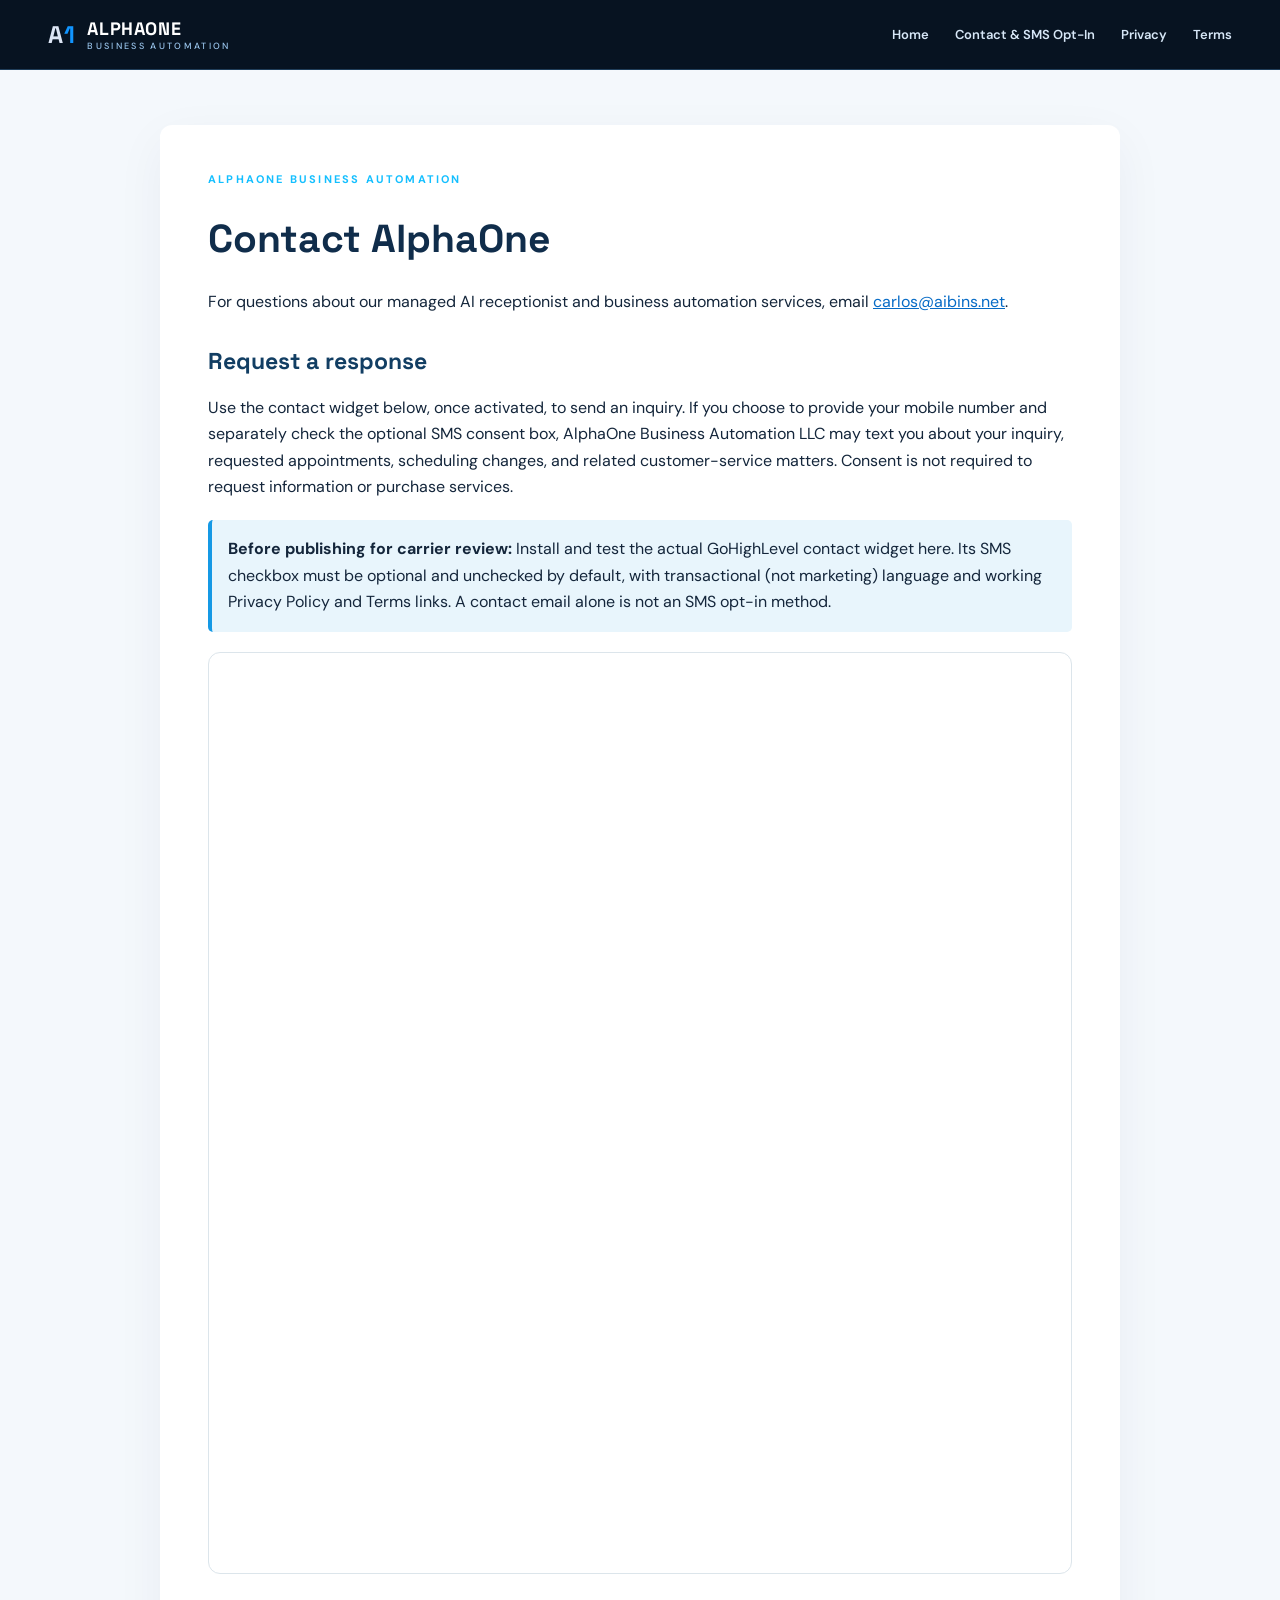
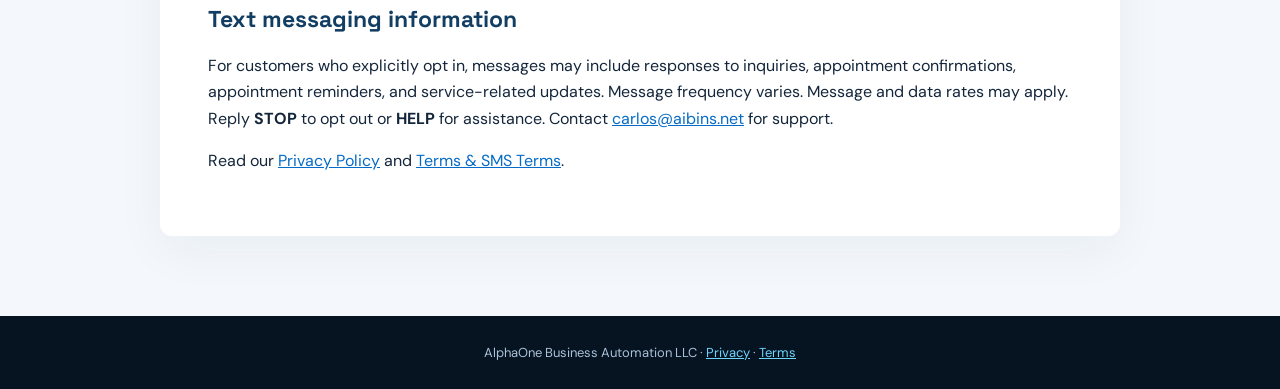
==== commit d42928af: "Update contact.html" ====
--- a/contact.html
+++ b/contact.html
@@ -1,26 +1,8 @@
-<!doctype html><html lang="en"><head><meta charset="utf-8"><meta name="viewport" content="width=device-width, initial-scale=1"><title>Contact & SMS Opt-In | AlphaOne</title><link rel="stylesheet" href="style.css"></head><body><header class="site-header"><div class="header-inner"><a class="brand" href="index.html"><span class="brand-mark">A<span>1</span></span><span>ALPHAONE <small>BUSINESS AUTOMATION</small></span></a><nav aria-label="Main navigation"><a href="index.html">Home</a><a href="contact.html">Contact &amp; SMS Opt-In</a><a href="privacy.html">Privacy</a><a href="terms.html">Terms</a></nav></div></header><main class="inner-page"><div class="inner-eyebrow">ALPHAONE BUSINESS AUTOMATION</div><h1>Contact AlphaOne</h1><p>For questions about our managed AI receptionist and business automation services, email <a href="mailto:carlos@aibins.net">carlos@aibins.net</a>.</p><h2>Request a response</h2><p>Use the contact widget below, once activated, to send an inquiry. If you choose to provide your mobile number and separately check the optional SMS consent box, AlphaOne Business Automation LLC may text you about your inquiry, requested appointments, scheduling changes, and related customer-service matters. Consent is not required to request information or purchase services.</p><div class="notice"><b>Before publishing for carrier review:</b> Install and test the actual GoHighLevel contact widget here. Its SMS checkbox must be optional and unchecked by default, with transactional (not marketing) language and working Privacy Policy and Terms links. A contact email alone is not an SMS opt-in method.</div><div id="alphaone-contact-widget" style="min-height:120px;padding:18px;background:#fff;border:1px solid #dce5eb;border-radius:12px"><p><b>Contact widget setup pending.</b> Email us using the link above until the opt-in widget is installed and tested.</p></div><h2>Text messaging information</h2><p>For customers who explicitly opt in, messages may include responses to inquiries, appointment confirmations, appointment reminders, and service-related updates. Message frequency varies. Message and data rates may apply. Reply <b>STOP</b> to opt out or <b>HELP</b> for assistance. Contact <a href="mailto:carlos@aibins.net">carlos@aibins.net</a> for support.</p><p>Read our <a href="privacy.html">Privacy Policy</a> and <a href="terms.html">Terms & SMS Terms</a>.</p></main><footer>AlphaOne Business Automation LLC · <a href="privacy.html">Privacy</a> · <a href="terms.html">Terms</a></footer>
+<!doctype html><html lang="en"><head><meta charset="utf-8"><meta name="viewport" content="width=device-width, initial-scale=1"><title>Contact & SMS Opt-In | AlphaOne</title><link rel="stylesheet" href="style.css"></head><body><header class="site-header"><div class="header-inner"><a class="brand" href="index.html"><span class="brand-mark">A<span>1</span></span><span>ALPHAONE <small>BUSINESS AUTOMATION</small></span></a><nav aria-label="Main navigation"><a href="index.html">Home</a><a href="contact.html">Contact &amp; SMS Opt-In</a><a href="privacy.html">Privacy</a><a href="terms.html">Terms</a></nav></div></header><main class="inner-page"><div class="inner-eyebrow">ALPHAONE BUSINESS AUTOMATION</div><h1>Contact AlphaOne</h1><p>For questions about our managed AI receptionist and business automation services, email <a href="mailto:carlos@aibins.net">carlos@aibins.net</a>.</p><h2>Request a response</h2><p>Use the contact widget below, once activated, to send an inquiry. If you choose to provide your mobile number and separately check the optional SMS consent box, AlphaOne Business Automation LLC may text you about your inquiry, requested appointments, scheduling changes, and related customer-service matters. Consent is not required to request information or purchase services.</p><div class="notice"><b>Before publishing for carrier review:</b> Install and test the actual GoHighLevel contact widget here. Its SMS checkbox must be optional and unchecked by default, with transactional (not marketing) language and working Privacy Policy and Terms links. A contact email alone is not an SMS opt-in method.</div><div id="alphaone-contact-widget" style="min-height:120px;padding:18px;background:#fff;border:1px solid #dce5eb;border-radius:12px"><iframe
+src="https://api.leadconnectorhq.com/widget/form/3IHRbKxtsZUbZVjS4kMZ"
+style="width:100%;height:876px;border:none;border-radius:8px"
+title="AlphaOne - Contact & SMS Opt-In">
+</iframe></div><h2>Text messaging information</h2><p>For customers who explicitly opt in, messages may include responses to inquiries, appointment confirmations, appointment reminders, and service-related updates. Message frequency varies. Message and data rates may apply. Reply <b>STOP</b> to opt out or <b>HELP</b> for assistance. Contact <a href="mailto:carlos@aibins.net">carlos@aibins.net</a> for support.</p><p>Read our <a href="privacy.html">Privacy Policy</a> and <a href="terms.html">Terms & SMS Terms</a>.</p></main><footer>AlphaOne Business Automation LLC · <a href="privacy.html">Privacy</a> · <a href="terms.html">Terms</a></footer>
 <script src="https://widgets.leadconnectorhq.com/loader.js" data-resources-url="https://widgets.leadconnectorhq.com/chat-widget/loader.js" data-widget-id="6ac1248164e7d1b8b090e606" data-source="WEB_USER"></script>
-<iframe
-    src="https://api.leadconnectorhq.com/widget/form/3IHRbKxtsZUbZVjS4kMZ"
-    style="width:100%;height:100%;border:none;border-radius:8px"
-    id="inline-3IHRbKxtsZUbZVjS4kMZ" 
-    data-layout="{'id':'INLINE'}"
-    data-trigger-type="alwaysShow"
-    data-trigger-value=""
-    data-activation-type="alwaysActivated"
-    data-activation-value=""
-    data-deactivation-type="neverDeactivate"
-    data-deactivation-value=""
-    data-form-name="AlphaOne – Contact & SMS Opt-In"
-    data-height="876"
-    data-layout-iframe-id="inline-3IHRbKxtsZUbZVjS4kMZ"
-    data-form-id="3IHRbKxtsZUbZVjS4kMZ"
-    data-cookie-consent="true"
-    data-cookie-consent-provider="auto"
-    title="AlphaOne – Contact & SMS Opt-In"
-    
-        >
-</iframe>
 <script src="https://link.msgsndr.com/js/form_embed.js"></script>
-
 </body></html>
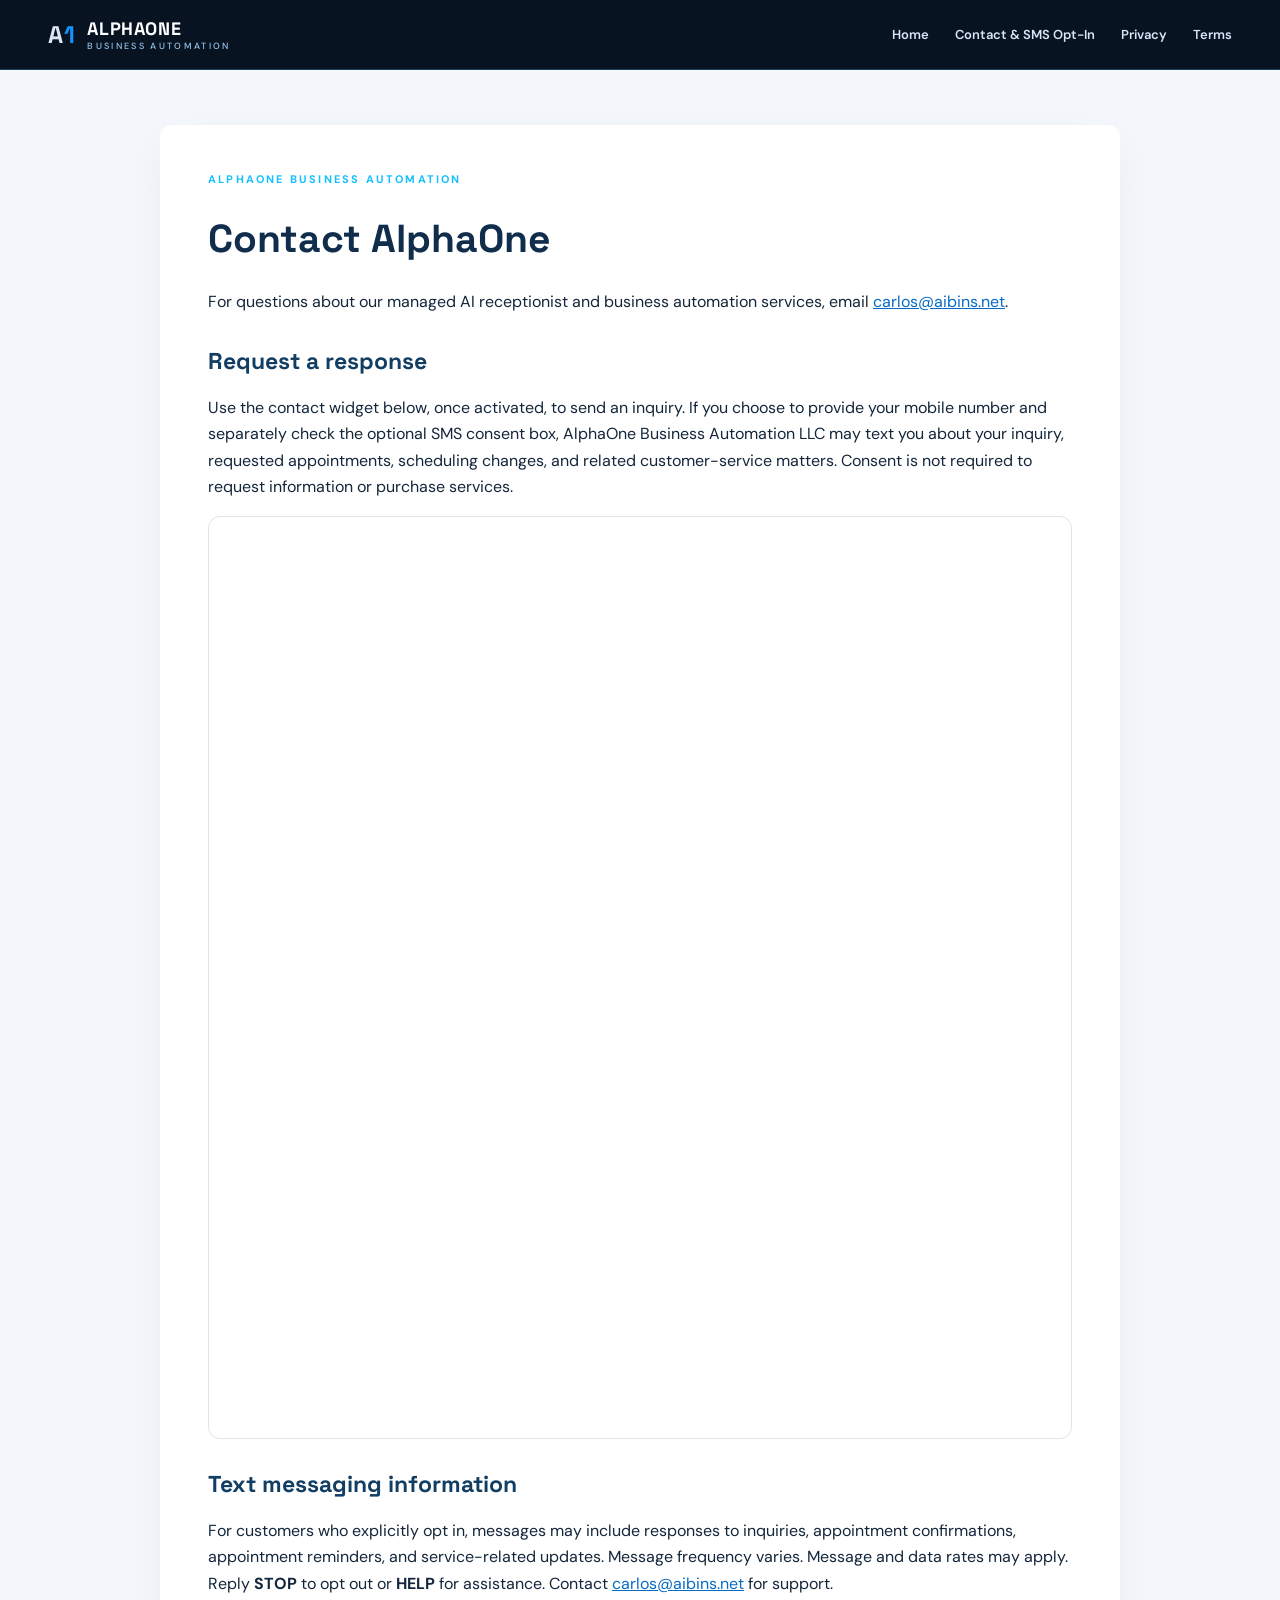
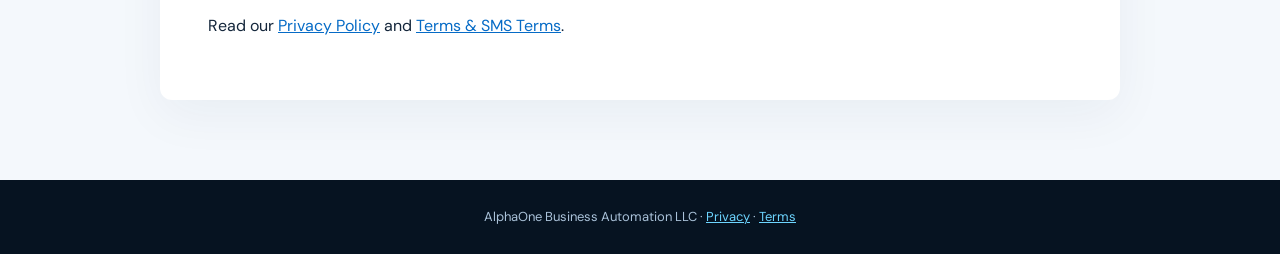
==== commit de359a5a: "Update contact.html" ====
--- a/contact.html
+++ b/contact.html
@@ -1,4 +1,4 @@
-<!doctype html><html lang="en"><head><meta charset="utf-8"><meta name="viewport" content="width=device-width, initial-scale=1"><title>Contact & SMS Opt-In | AlphaOne</title><link rel="stylesheet" href="style.css"></head><body><header class="site-header"><div class="header-inner"><a class="brand" href="index.html"><span class="brand-mark">A<span>1</span></span><span>ALPHAONE <small>BUSINESS AUTOMATION</small></span></a><nav aria-label="Main navigation"><a href="index.html">Home</a><a href="contact.html">Contact &amp; SMS Opt-In</a><a href="privacy.html">Privacy</a><a href="terms.html">Terms</a></nav></div></header><main class="inner-page"><div class="inner-eyebrow">ALPHAONE BUSINESS AUTOMATION</div><h1>Contact AlphaOne</h1><p>For questions about our managed AI receptionist and business automation services, email <a href="mailto:carlos@aibins.net">carlos@aibins.net</a>.</p><h2>Request a response</h2><p>Use the contact widget below, once activated, to send an inquiry. If you choose to provide your mobile number and separately check the optional SMS consent box, AlphaOne Business Automation LLC may text you about your inquiry, requested appointments, scheduling changes, and related customer-service matters. Consent is not required to request information or purchase services.</p><div class="notice"><b>Before publishing for carrier review:</b> Install and test the actual GoHighLevel contact widget here. Its SMS checkbox must be optional and unchecked by default, with transactional (not marketing) language and working Privacy Policy and Terms links. A contact email alone is not an SMS opt-in method.</div><div id="alphaone-contact-widget" style="min-height:120px;padding:18px;background:#fff;border:1px solid #dce5eb;border-radius:12px"><iframe
+<!doctype html><html lang="en"><head><meta charset="utf-8"><meta name="viewport" content="width=device-width, initial-scale=1"><title>Contact & SMS Opt-In | AlphaOne</title><link rel="stylesheet" href="style.css"></head><body><header class="site-header"><div class="header-inner"><a class="brand" href="index.html"><span class="brand-mark">A<span>1</span></span><span>ALPHAONE <small>BUSINESS AUTOMATION</small></span></a><nav aria-label="Main navigation"><a href="index.html">Home</a><a href="contact.html">Contact &amp; SMS Opt-In</a><a href="privacy.html">Privacy</a><a href="terms.html">Terms</a></nav></div></header><main class="inner-page"><div class="inner-eyebrow">ALPHAONE BUSINESS AUTOMATION</div><h1>Contact AlphaOne</h1><p>For questions about our managed AI receptionist and business automation services, email <a href="mailto:carlos@aibins.net">carlos@aibins.net</a>.</p><h2>Request a response</h2><p>Use the contact widget below, once activated, to send an inquiry. If you choose to provide your mobile number and separately check the optional SMS consent box, AlphaOne Business Automation LLC may text you about your inquiry, requested appointments, scheduling changes, and related customer-service matters. Consent is not required to request information or purchase services.</p><div id="alphaone-contact-widget" style="min-height:120px;padding:18px;background:#fff;border:1px solid #dce5eb;border-radius:12px"><iframe
 src="https://api.leadconnectorhq.com/widget/form/3IHRbKxtsZUbZVjS4kMZ"
 style="width:100%;height:876px;border:none;border-radius:8px"
 title="AlphaOne - Contact & SMS Opt-In">
